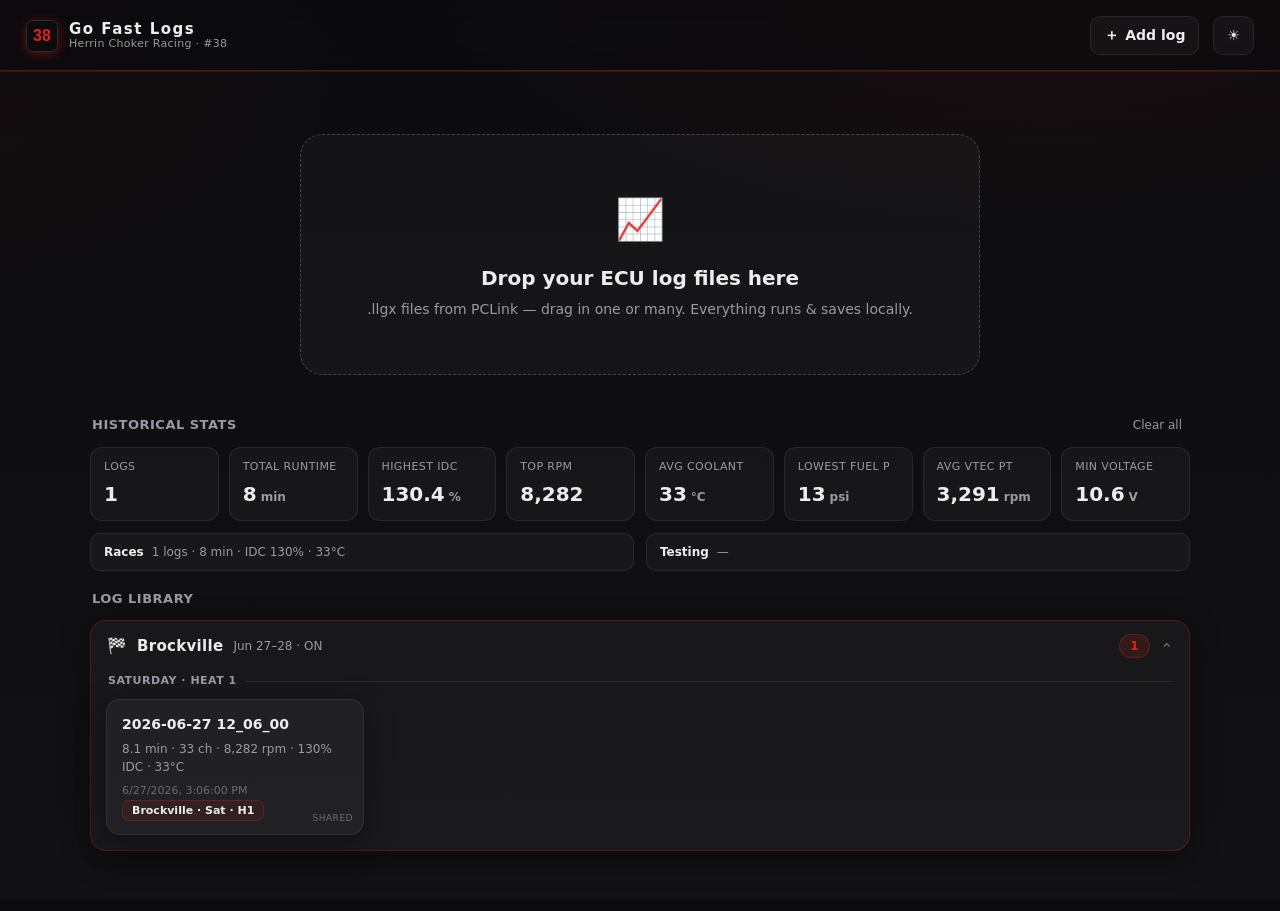
==== log/index.html @ d3fad0d2 "Rebrand log app: 'Go Fast Logs', drop INFERNO/Telemetry Remove the INFERNO and Telemetry naming from" ====
<!doctype html>
<html lang="en">
<head>
<meta charset="utf-8">
<meta name="viewport" content="width=device-width, initial-scale=1">
<title>Go Fast Logs — Herrin Choker Racing #38</title>
<link rel="stylesheet" href="vendor/uPlot.min.css">
<link rel="stylesheet" href="styles.css?v=17">
<script>document.documentElement.dataset.theme = localStorage.getItem('inferno-theme') || 'dark';</script>
</head>
<body>
<header class="topbar">
  <button class="brand" id="homeBtn" title="Home" aria-label="Home — back to log library">
    <span class="logo">38</span>
    <div class="brand-text"><span class="brand-name">Go Fast Logs</span><small>Herrin Choker Racing · #38</small></div>
  </button>
  <div class="spacer"></div>
  <button class="ghost-btn" id="openBtn" title="Add log"><span class="bi">＋</span><span class="bl">Add log</span></button>
  <button class="ghost-btn icon-btn" id="themeBtn" title="Toggle light / dark" aria-label="Toggle theme">☀</button>
</header>

<main>
  <div id="landing">
    <div class="dropzone" id="dropzone">
      <div class="icon">📈</div>
      <div class="big">Drop your ECU log files here</div>
      <div class="sub">.llgx files from PCLink — drag in one or many. Everything runs &amp; saves locally.</div>
    </div>
    <section class="history" id="history"></section>
  </div>

  <div class="tabs" id="tabs"></div>

  <div id="dashboard">
    <section class="session" id="session">
      <h1 id="sessionTitle"></h1>
      <div class="chips" id="chips"></div>
      <div class="timeline" id="timeline"></div>
    </section>
    <section class="kpi-grid" id="kpis"></section>
    <section class="flags" id="flags"></section>
    <div class="view-toggle" id="viewToggle"></div>
    <section class="charts" id="charts"></section>
    <section class="readout" id="readout"></section>
  </div>
</main>

<input type="file" id="fileInput" accept=".llgx" multiple hidden>

<script src="vendor/uPlot.iife.min.js"></script>
<script src="units.js?v=17"></script>
<script src="db.js?v=17"></script>
<script src="cloud.js?v=17"></script>
<script src="history.js?v=17"></script>
<script src="llgx.js?v=17"></script>
<script src="analysis.js?v=17"></script>
<script src="charts.js?v=17"></script>
<script src="app.js?v=17"></script>
<script>document.getElementById('openBtn').onclick=()=>document.getElementById('fileInput').click();</script>
</body>
</html>
---- log/vendor/uPlot.min.css ----
.uplot, .uplot *, .uplot *::before, .uplot *::after {box-sizing: border-box;}.uplot {font-family: system-ui, -apple-system, "Segoe UI", Roboto, "Helvetica Neue", Arial, "Noto Sans", sans-serif, "Apple Color Emoji", "Segoe UI Emoji", "Segoe UI Symbol", "Noto Color Emoji";line-height: 1.5;width: min-content;}.u-title {text-align: center;font-size: 18px;font-weight: bold;}.u-wrap {position: relative;user-select: none;}.u-over, .u-under {position: absolute;}.u-under {overflow: hidden;}.uplot canvas {display: block;position: relative;width: 100%;height: 100%;}.u-axis {position: absolute;}.u-legend {font-size: 14px;margin: auto;text-align: center;}.u-inline {display: block;}.u-inline * {display: inline-block;}.u-inline tr {margin-right: 16px;}.u-legend th {font-weight: 600;}.u-legend th > * {vertical-align: middle;display: inline-block;}.u-legend .u-marker {width: 1em;height: 1em;margin-right: 4px;background-clip: padding-box !important;}.u-inline.u-live th::after {content: ":";vertical-align: middle;}.u-inline:not(.u-live) .u-value {display: none;}.u-series > * {padding: 4px;}.u-series th {cursor: pointer;}.u-legend .u-off > * {opacity: 0.3;}.u-select {background: rgba(0,0,0,0.07);position: absolute;pointer-events: none;}.u-cursor-x, .u-cursor-y {position: absolute;left: 0;top: 0;pointer-events: none;will-change: transform;}.u-hz .u-cursor-x, .u-vt .u-cursor-y {height: 100%;border-right: 1px dashed #607D8B;}.u-hz .u-cursor-y, .u-vt .u-cursor-x {width: 100%;border-bottom: 1px dashed #607D8B;}.u-cursor-pt {position: absolute;top: 0;left: 0;border-radius: 50%;border: 0 solid;pointer-events: none;will-change: transform;/*this has to be !important since we set inline "background" shorthand */background-clip: padding-box !important;}.u-axis.u-off, .u-select.u-off, .u-cursor-x.u-off, .u-cursor-y.u-off, .u-cursor-pt.u-off {display: none;}
---- log/styles.css ----
:root{
  --bg:#0b0b0d; --bg2:#121214; --panel:rgba(255,255,255,.035); --panel-bd:rgba(255,255,255,.08);
  --ink:#ecedf0; --muted:#9a9aa3; --dim:#6b6b73;
  --accent:#e2231a; --accent-rgb:226,35,26; --crit:#f87171; --warn:#fbbf24; --ok:#34d399;
  --radius:16px; --shadow:0 8px 30px rgba(0,0,0,.4);
  --topbar-bg:rgba(12,12,14,.66);
  --chart-axis:#64748b; --chart-grid:rgba(148,163,184,.09); --chart-shade:rgba(160,160,170,.07);
}
html[data-theme="light"]{
  --bg:#f6f6f8; --bg2:#ececef; --panel:rgba(0,0,0,.025); --panel-bd:rgba(0,0,0,.1);
  --ink:#1a1a1f; --muted:#56565f; --dim:#8a8a93;
  --crit:#dc2626; --warn:#b45309; --ok:#059669;
  --shadow:0 6px 20px rgba(0,0,0,.1);
  --topbar-bg:rgba(255,255,255,.72);
  --chart-axis:#71717a; --chart-grid:rgba(0,0,0,.08); --chart-shade:rgba(0,0,0,.045);
}
html[data-theme="light"] body{
  background:
    radial-gradient(1000px 520px at 82% -12%, rgba(var(--accent-rgb),.06), transparent 60%),
    linear-gradient(180deg,#fbfbfc,#ebebee);
  background-attachment:fixed;background-repeat:no-repeat;
}
html[data-theme="light"] .hist-note{color:#b45309;background:rgba(180,83,9,.09);border-left-color:#b45309}
html[data-theme="light"] .chip-note{background:rgba(180,83,9,.1);border-color:rgba(180,83,9,.35);color:#92400e}
*{box-sizing:border-box}
html,body{margin:0;height:100%}
html{overflow-x:hidden;-webkit-text-size-adjust:100%;text-size-adjust:100%;background:var(--bg)}
body{
  font:14px/1.5 "Inter",system-ui,-apple-system,Segoe UI,Roboto,sans-serif;
  color:var(--ink);
  background:
    radial-gradient(1100px 560px at 82% -12%, rgba(var(--accent-rgb),.10), transparent 60%),
    radial-gradient(820px 460px at -8% 8%, rgba(var(--accent-rgb),.045), transparent 55%),
    linear-gradient(180deg,var(--bg),var(--bg2));
  background-attachment:fixed;background-repeat:no-repeat; min-height:100%;
}
.topbar{
  display:flex;align-items:center;gap:14px;padding:16px 26px;
  border-bottom:1px solid var(--panel-bd);box-shadow:inset 0 -1px 0 rgba(var(--accent-rgb),.35);
  position:sticky;top:0;z-index:20;
  backdrop-filter:blur(12px);background:var(--topbar-bg);
}
.brand{display:flex;align-items:center;gap:11px;font-weight:800;font-size:15px;letter-spacing:1.5px;
  background:none;border:none;padding:0;cursor:pointer;color:inherit;font-family:inherit;text-align:left}
.brand:hover{opacity:.82}
.brand .logo{width:32px;height:32px;border-radius:7px;display:grid;place-items:center;
  background:#0c0c0d;border:1px solid #2c2c30;color:var(--accent);
  font:900 16px/1 "Arial Black",Arial,sans-serif;letter-spacing:0;
  box-shadow:0 2px 12px rgba(var(--accent-rgb),.35)}
.brand-text{display:flex;flex-direction:column;line-height:1.15}
.brand-name{font-weight:800}
.brand small{color:var(--muted);font-weight:500;font-size:11px;letter-spacing:.3px;text-transform:none}
.spacer{flex:1}
.ghost-btn{border:1px solid var(--panel-bd);background:var(--panel);color:var(--ink);
  padding:8px 13px;border-radius:10px;cursor:pointer;font:inherit;font-weight:600;white-space:nowrap;
  display:inline-flex;align-items:center;gap:6px}
.ghost-btn:hover{border-color:var(--accent);color:#fff}
.ghost-btn .bi{font-size:15px;line-height:1}
/* compact, icon-only topbar on phones so buttons never overlap */
@media (max-width:620px){
  .topbar{padding:11px 12px;gap:6px}
  .brand small{display:none}
  .brand{font-size:13px;letter-spacing:.6px;gap:9px}
  .brand .logo{width:28px;height:28px;font-size:14px}
  .ghost-btn{padding:9px 10px;gap:0}
  .ghost-btn .bl{display:none}
  .ghost-btn .bi{font-size:16px}
}
.hist-cloud{color:var(--accent);margin-right:5px;font-size:12px;opacity:.9}
.hist-tag.ro{cursor:default;background:rgba(var(--accent-rgb),.08)}
.hist-card.published::after{content:"shared";position:absolute;bottom:9px;right:10px;
  font-size:9px;letter-spacing:.5px;text-transform:uppercase;color:var(--dim)}

main{max-width:1280px;margin:0 auto;padding:22px 26px 60px}

/* ---- dropzone (hero when empty) ---- */
.dropzone{
  margin:40px auto;max-width:680px;text-align:center;padding:54px 30px;cursor:pointer;
  border:1.5px dashed rgba(148,163,184,.35);border-radius:22px;background:var(--panel);
  transition:.18s;
}
.dropzone:hover,body.dragging .dropzone{border-color:var(--accent);background:rgba(var(--accent-rgb),.07);transform:translateY(-1px)}
.dropzone .big{font-size:20px;font-weight:700;margin:14px 0 6px}
.dropzone .sub{color:var(--muted)}
.dropzone .icon{font-size:40px}

/* view toggling: landing (dropzone + history) vs dashboard */
#landing{display:none} body.home #landing{display:block}
#dashboard{display:none} body:not(.home) #dashboard{display:block}

/* ---- history ---- */
.history{margin:8px auto 0;max-width:1100px}
body.home.has-logs .dropzone{padding:30px}
.history-head{display:flex;align-items:center;justify-content:space-between;margin:6px 2px 12px}
.history-head h2{font-size:13px;text-transform:uppercase;letter-spacing:.5px;color:var(--muted);margin:0}
.link-btn{background:none;border:none;color:var(--muted);cursor:pointer;font:inherit;font-size:12px}
.link-btn:hover{color:var(--crit)}
.history-grid{display:grid;grid-template-columns:repeat(auto-fill,minmax(220px,1fr));gap:12px}
.hist-card{position:relative;background:var(--panel);border:1px solid var(--panel-bd);border-radius:14px;
  padding:14px 15px;cursor:pointer;transition:.15s;box-shadow:var(--shadow)}
.hist-card:hover{border-color:var(--accent);transform:translateY(-2px);background:rgba(var(--accent-rgb),.07)}
.hist-title{font-weight:650;margin-bottom:5px;padding-right:18px;white-space:nowrap;overflow:hidden;text-overflow:ellipsis}
.hist-meta{color:var(--muted);font-size:12px}
.hist-date{color:var(--dim);font-size:11px;margin-top:7px}
.hist-del{position:absolute;top:8px;right:9px;background:none;border:none;color:var(--dim);font-size:17px;
  line-height:1;cursor:pointer;opacity:0;transition:.15s}
.hist-card:hover .hist-del{opacity:.7}
.hist-del:hover{opacity:1;color:var(--crit)}

/* ---- historical stats ---- */
.hstats-grid{display:grid;grid-template-columns:repeat(auto-fit,minmax(118px,1fr));gap:10px;margin-bottom:12px}
.hstat{background:var(--panel);border:1px solid var(--panel-bd);border-radius:12px;padding:11px 13px}
.hstat-label{color:var(--muted);font-size:11px;text-transform:uppercase;letter-spacing:.4px}
.hstat-value{font-size:20px;font-weight:750;margin-top:3px;font-variant-numeric:tabular-nums}
.hstat-value span{font-size:12px;color:var(--muted);font-weight:600;margin-left:4px}
.hstats-split{display:flex;gap:12px;flex-wrap:wrap;font-size:12px;color:var(--muted);margin-bottom:4px}
.hsplit{flex:1;min-width:210px;background:var(--panel);border:1px solid var(--panel-bd);border-radius:10px;padding:9px 13px}
.hsplit-h{color:var(--ink);font-weight:700;margin-right:8px}

/* ---- library: event "bubble" panels ---- */
#history summary{list-style:none}
#history summary::-webkit-details-marker{display:none}
.lib{display:flex;flex-direction:column;gap:12px}
.lib-event{background:var(--panel);border:1px solid var(--panel-bd);border-radius:var(--radius);box-shadow:var(--shadow)}
.lib-event[open]{border-color:rgba(var(--accent-rgb),.28)}
.lib-ev-head{display:flex;align-items:center;gap:10px;padding:13px 16px;cursor:pointer;user-select:none;border-radius:var(--radius)}
.lib-ev-head:hover{background:rgba(var(--accent-rgb),.05)}
.lib-ev-flag{font-size:16px;line-height:1;flex:none}
.lib-ev-name{font-weight:750;font-size:15px;letter-spacing:.3px}
.lib-ev-meta{color:var(--muted);font-size:12px}
.lib-count{margin-left:auto;background:rgba(var(--accent-rgb),.14);color:var(--accent);
  border:1px solid rgba(var(--accent-rgb),.3);border-radius:999px;padding:2px 10px;
  font-size:12px;font-weight:700;font-variant-numeric:tabular-nums}
.lib-ev-head::after{content:"⌄";color:var(--dim);font-size:16px;line-height:1;flex:none;margin-top:-5px;transition:.15s}
.lib-event[open] .lib-ev-head::after{transform:rotate(180deg);margin-top:3px}
.lib-ev-body{padding:2px 15px 15px}
.lib-grp+.lib-grp{margin-top:15px}
.lib-grp-h{display:flex;align-items:center;gap:9px;margin:0 2px 9px;
  font-size:11px;text-transform:uppercase;letter-spacing:.5px;color:var(--muted);font-weight:700}
.lib-grp-h::after{content:"";flex:1;height:1px;background:var(--panel-bd)}
.lib-testing .lib-ev-name{color:var(--muted)}
.pad{padding:6px 2px;color:var(--muted)}

/* ---- classification tag + inline editor on a card ---- */
.hist-tag{margin-top:9px;background:rgba(var(--accent-rgb),.12);border:1px solid rgba(var(--accent-rgb),.3);
  color:var(--ink);border-radius:7px;padding:3px 9px;font:inherit;font-size:11px;font-weight:600;cursor:pointer}
.hist-tag:hover{background:rgba(var(--accent-rgb),.22)}
.hist-editor{display:flex;flex-wrap:wrap;gap:6px;margin-top:9px;align-items:center}
.hist-editor select{background:#161618;border:1px solid var(--panel-bd);color:var(--ink);border-radius:7px;padding:4px 6px;font:inherit;font-size:12px}
.mini-btn{background:var(--accent);border:none;color:#fff;border-radius:7px;padding:4px 11px;font:inherit;font-size:12px;font-weight:700;cursor:pointer}
.mini-btn.ghost{background:transparent;border:1px solid var(--panel-bd);color:var(--muted)}
.note-input{flex:1 1 100%;background:#161618;border:1px solid var(--panel-bd);color:var(--ink);
  border-radius:7px;padding:5px 8px;font:inherit;font-size:12px}
.note-input:focus{outline:none;border-color:var(--accent)}
.hist-note{margin-top:8px;font-size:12px;color:#fbbf24;background:rgba(251,191,36,.08);
  border-left:2px solid #fbbf24;border-radius:4px;padding:4px 8px;line-height:1.35}
.chip-note{background:rgba(251,191,36,.12);border-color:rgba(251,191,36,.4);color:#fde68a}

/* ---- tabs ---- */
.tabs{display:flex;gap:8px;flex-wrap:wrap;margin-bottom:18px}
body:not(.has-logs) .tabs{display:none}
.tab{display:flex;align-items:center;gap:8px;border:1px solid var(--panel-bd);background:var(--panel);
  color:var(--muted);padding:7px 13px;border-radius:10px;cursor:pointer;font:inherit;font-weight:600}
.tab.active{color:#fff;border-color:var(--accent);background:rgba(var(--accent-rgb),.14)}
.tab-x{opacity:.5}.tab-x:hover{opacity:1;color:var(--crit)}
.tab-add{border-style:dashed;color:var(--dim)}

/* ---- session header ---- */
.session{margin-bottom:18px}
.session h1{font-size:20px;margin:0 0 10px}
.chips{display:flex;gap:8px;flex-wrap:wrap}
.chip{background:var(--panel);border:1px solid var(--panel-bd);border-radius:999px;padding:5px 12px;font-size:12px;color:var(--muted)}
.chip b{color:var(--ink);margin-right:6px;font-weight:600}
.timeline{margin-top:12px;color:var(--muted);font-size:13px;display:flex;align-items:center;gap:6px;flex-wrap:wrap}
.seg-dot{width:8px;height:8px;border-radius:50%;background:var(--accent);box-shadow:0 0 10px var(--accent)}
.muted{color:var(--muted)} .ok-note{color:var(--ok)}

/* ---- KPI grid ---- */
.kpi-grid{display:grid;grid-template-columns:repeat(auto-fit,minmax(150px,1fr));gap:12px;margin-bottom:18px}
.kpi{background:var(--panel);border:1px solid var(--panel-bd);border-radius:var(--radius);padding:14px 16px;
  position:relative;overflow:hidden;box-shadow:var(--shadow)}
.kpi::before{content:"";position:absolute;left:0;top:0;bottom:0;width:3px;background:var(--dim)}
.kpi-ok::before{background:var(--ok)} .kpi-warn::before{background:var(--warn)} .kpi-crit::before{background:var(--crit)}
.kpi-label{color:var(--muted);font-size:12px;text-transform:uppercase;letter-spacing:.4px}
.kpi-value{font-size:26px;font-weight:750;margin-top:6px;font-variant-numeric:tabular-nums}
.kpi-unit{font-size:13px;color:var(--muted);font-weight:600;margin-left:5px}
.kpi-crit .kpi-value{color:var(--crit)} .kpi-warn .kpi-value{color:var(--warn)}

/* ---- panels / flags ---- */
.flags{display:grid;grid-template-columns:1.3fr 1fr 1fr;gap:14px;margin-bottom:22px}
@media(max-width:980px){.flags{grid-template-columns:1fr}}
.panel{background:var(--panel);border:1px solid var(--panel-bd);border-radius:var(--radius);padding:16px;box-shadow:var(--shadow)}
.panel h2{font-size:13px;text-transform:uppercase;letter-spacing:.5px;color:var(--muted);margin:0 0 12px}
.flag{display:flex;gap:11px;padding:11px;border-radius:12px;margin-bottom:9px;background:rgba(255,255,255,.02);border:1px solid var(--panel-bd)}
.flag-ic{font-size:14px;line-height:1.4}
.flag-crit{border-color:rgba(248,113,113,.4);background:rgba(248,113,113,.08)} .flag-crit .flag-ic{color:var(--crit)}
.flag-warn{border-color:rgba(251,191,36,.35);background:rgba(251,191,36,.07)} .flag-warn .flag-ic{color:var(--warn)}
.flag-sev{font-size:11px;font-weight:700;letter-spacing:.5px;color:var(--muted)}
.flag-msg{font-size:13px;margin-top:2px}
.li{padding:4px 0;font-size:13px}

/* ---- charts ---- */
.charts{display:grid;gap:12px}
.charts-bar{display:flex;align-items:center;gap:14px;flex-wrap:wrap;margin-bottom:2px}
.charts-count{color:var(--muted);font-size:12.5px;font-variant-numeric:tabular-nums}
.chan-toggle{margin-left:auto;cursor:pointer;color:var(--accent);background:transparent;
  border:1px solid var(--panel-bd);border-radius:8px;padding:5px 12px;font-weight:600;font-size:12.5px}
.chan-toggle:hover{border-color:var(--accent);background:rgba(var(--accent-rgb),.08)}
.charts-divider{color:var(--muted);font-size:11px;font-weight:700;text-transform:uppercase;
  letter-spacing:.6px;padding:8px 2px 0;border-top:1px solid var(--panel-bd);margin-top:4px}
.chart-card{background:var(--panel);border:1px solid var(--panel-bd);border-radius:14px;padding:10px 12px 6px;box-shadow:var(--shadow)}
.chart-head{display:flex;align-items:center;gap:9px;margin-bottom:4px}
.chart-dot{width:9px;height:9px;border-radius:50%}
.chart-name{font-weight:650}
.chart-unit{color:var(--dim);font-size:12px}
.chart-unit.unit-toggle{cursor:pointer;color:var(--accent);border:1px solid var(--panel-bd);
  border-radius:6px;padding:1px 7px;font-weight:600;user-select:none}
.chart-unit.unit-toggle:hover{border-color:var(--accent);background:rgba(var(--accent-rgb),.08)}
.chart-val{margin-left:auto;font-variant-numeric:tabular-nums;font-weight:700;color:var(--ink);font-size:13px}
.chart-body{width:100%}
.chart-stats{display:flex;gap:20px;padding:7px 4px 3px;margin-top:3px;border-top:1px solid var(--panel-bd);
  font-size:12px;color:var(--ink);font-variant-numeric:tabular-nums}
.chart-stats i{color:var(--muted);font-style:normal;font-weight:600;margin-right:6px;text-transform:uppercase;letter-spacing:.4px;font-size:11px}
.empty,.section-hint{color:var(--muted);text-align:center;padding:30px}

/* ---- Charts vs Readout toggle + point-in-time readout ---- */
.view-toggle{display:inline-flex;margin:0 0 14px;border:1px solid var(--panel-bd);border-radius:10px;overflow:hidden;background:var(--panel)}
.vt-btn{background:transparent;border:none;color:var(--ink);padding:8px 18px;font:inherit;font-weight:600;cursor:pointer;white-space:nowrap}
.vt-btn.on{background:rgba(var(--accent-rgb),.14);color:var(--accent)}
.vt-btn:not(.on):hover{background:rgba(255,255,255,.05)}
.readout{display:none;-webkit-user-select:none;user-select:none;-webkit-touch-callout:none}
.ro-head{background:var(--panel);border:1px solid var(--panel-bd);border-radius:14px;padding:10px 12px 8px;box-shadow:var(--shadow);margin-bottom:14px}
.ro-playhead{position:absolute;top:0;bottom:0;width:2px;margin-left:-1px;background:var(--accent);pointer-events:none;z-index:3;box-shadow:0 0 5px rgba(var(--accent-rgb),.7)}
.ro-head-top{display:flex;align-items:center;justify-content:space-between;margin-bottom:4px}
.ro-head-title{font-weight:650}
.ro-time{font-variant-numeric:tabular-nums;font-weight:700;color:var(--accent);font-size:15px}
.ro-chart{width:100%;touch-action:none}
.ro-grid{display:grid;grid-template-columns:repeat(auto-fit,minmax(150px,1fr));gap:12px}
.ro-tile{background:var(--panel);border:1px solid var(--panel-bd);border-radius:14px;padding:12px 14px;box-shadow:var(--shadow)}
.ro-label{color:var(--muted);font-size:12px;text-transform:uppercase;letter-spacing:.4px}
.ro-val{font-size:23px;font-weight:750;margin-top:4px;font-variant-numeric:tabular-nums;line-height:1.15}
.ro-unit{font-size:12px;color:var(--muted);font-weight:600;margin-left:5px}
.ro-tile.crit .ro-val{color:var(--crit)}.ro-tile.crit{border-color:rgba(248,113,113,.4)}
.ro-tile.warn .ro-val{color:var(--warn)}.ro-tile.warn{border-color:rgba(251,191,36,.35)}
.ro-tile.cold .ro-val{color:#38bdf8}
@media (max-width:620px){.vt-btn{padding:9px 22px}.ro-grid{gap:10px}}

/* ---- passcode gate (private library) ---- */
.gate{position:fixed;inset:0;z-index:100;display:none;align-items:center;justify-content:center;background:var(--bg);padding:24px}
.gate.open{display:flex}
body.gated{overflow:hidden}
.gate-card{width:min(360px,100%);background:var(--panel);border:1px solid var(--panel-bd);border-radius:18px;padding:30px 26px;text-align:center;box-shadow:var(--shadow)}
.gate-logo{width:54px;height:54px;margin:0 auto 14px;border-radius:14px;display:grid;place-items:center;background:#0c0c0d;border:1px solid #2c2c30;color:var(--accent);font-weight:800;font-size:24px;box-shadow:0 2px 12px rgba(var(--accent-rgb),.35)}
.gate-title{font-weight:750;font-size:19px;letter-spacing:.5px}
.gate-sub{color:var(--muted);font-size:13px;margin:5px 0 20px}
#gateInput{width:100%;box-sizing:border-box;background:var(--bg);border:1px solid var(--panel-bd);color:var(--ink);border-radius:10px;padding:11px 13px;font:inherit;font-size:15px;text-align:center}
#gateInput:focus{outline:none;border-color:var(--accent)}
#gateBtn{width:100%;margin-top:11px;background:var(--accent);border:none;color:#fff;border-radius:10px;padding:11px;font:inherit;font-weight:700;font-size:15px;cursor:pointer}
#gateBtn:hover{filter:brightness(1.08)}
#gateBtn:disabled{opacity:.6;cursor:default}
.gate-err{color:var(--crit);font-size:13px;min-height:18px;margin-top:10px}

/* ---- classify-on-drop modal (race / heat) ---- */
.modal{position:fixed;inset:0;z-index:90;display:none;align-items:center;justify-content:center;background:rgba(0,0,0,.5);padding:20px;backdrop-filter:blur(3px)}
.modal.open{display:flex}
body.modal-open{overflow:hidden}
.modal-card{width:min(390px,100%);background:var(--bg2);border:1px solid var(--panel-bd);border-radius:18px;padding:22px 22px 20px;box-shadow:var(--shadow);text-align:center}
.modal-logo{width:44px;height:44px;margin:0 auto 12px;border-radius:12px;display:grid;place-items:center;background:#0c0c0d;border:1px solid #2c2c30;color:var(--accent);font-weight:800;font-size:20px;box-shadow:0 2px 12px rgba(var(--accent-rgb),.35)}
.modal-title{font-weight:750;font-size:17px}
.modal-file{color:var(--muted);font-size:12.5px;margin:4px 0 16px;word-break:break-word}
.seg-toggle{display:flex;gap:8px;margin-bottom:14px}
.seg-toggle button{flex:1;background:var(--panel);border:1px solid var(--panel-bd);color:var(--ink);border-radius:10px;padding:9px;font:inherit;font-weight:600;cursor:pointer}
.seg-toggle button.on{border-color:var(--accent);background:rgba(var(--accent-rgb),.12);color:var(--accent)}
.modal-fields{display:flex;flex-direction:column;gap:10px;margin-bottom:12px;text-align:left}
.modal-fields label{display:flex;flex-direction:column;gap:4px;font-size:11px;text-transform:uppercase;letter-spacing:.4px;color:var(--muted);font-weight:600;flex:1}
.modal-fields select{background:var(--bg);border:1px solid var(--panel-bd);color:var(--ink);border-radius:9px;padding:9px 10px;font:inherit;font-size:14px;text-transform:none;letter-spacing:0}
.modal-row{display:flex;gap:10px}
.modal .note-input{width:100%;box-sizing:border-box;background:var(--bg);border:1px solid var(--panel-bd);color:var(--ink);border-radius:9px;padding:10px 11px;font:inherit;font-size:13px;margin-bottom:14px}
.modal .note-input:focus,.modal-fields select:focus{outline:none;border-color:var(--accent)}
.modal-save{width:100%;background:var(--accent);border:none;color:#fff;border-radius:10px;padding:11px;font:inherit;font-weight:700;font-size:15px;cursor:pointer}
.modal-save:hover{filter:brightness(1.08)}
.modal-cancel{width:100%;margin-top:8px;background:transparent;border:none;color:var(--muted);font:inherit;font-size:13px;cursor:pointer;padding:6px}
.modal-cancel:hover{color:var(--ink)}

/* uPlot dark tweaks */
.u-axis{color:var(--dim)}
.uplot, .u-wrap{width:100%!important}
.u-cursor-x,.u-cursor-y{border-color:rgba(148,163,184,.4)!important}

/* toast */
#toast{position:fixed;bottom:24px;left:50%;transform:translateX(-50%) translateY(20px);
  background:#1e293b;border:1px solid var(--panel-bd);color:var(--ink);padding:11px 18px;border-radius:12px;
  opacity:0;pointer-events:none;transition:.25s;box-shadow:var(--shadow);z-index:50}
#toast.show{opacity:1;transform:translateX(-50%) translateY(0)}

/* ---- print / Export PDF ---- */
@media print{
  @page{margin:11mm}
  *{-webkit-print-color-adjust:exact;print-color-adjust:exact}
  html,body{background:var(--bg)!important}
  .topbar{position:static;backdrop-filter:none}
  #openBtn,#exportBtn,.dropzone,.tabs,#toast,.spacer,.charts-bar{display:none!important}
  main{max-width:none;padding:8px 0 0}
  .kpi-grid{grid-template-columns:repeat(4,1fr)}
  .flags{grid-template-columns:1fr}
  .kpi,.panel,.flag,.chart-card{break-inside:avoid;box-shadow:none}
  .charts{gap:9px}
  .uplot,.u-wrap{width:100%!important}
}

/* ---- mobile / phones ---- */
@media(max-width:680px){
  .topbar{flex-wrap:wrap;gap:8px;padding:12px 14px}
  .brand{font-size:14px;letter-spacing:1px}
  .brand .logo{width:28px;height:28px}
  .ghost-btn{padding:7px 10px;font-size:12px}
  main{padding:16px 13px 50px}
  .dropzone{margin:22px auto;padding:34px 18px}
  .dropzone .big{font-size:17px}
  .session h1{font-size:17px}
  .kpi-grid{grid-template-columns:1fr 1fr;gap:9px}
  .kpi-value{font-size:22px}
  .flags{grid-template-columns:1fr;gap:10px}
  .history{max-width:100%}
  .history-grid{grid-template-columns:1fr}
  .hstats-grid{grid-template-columns:1fr 1fr}
  .hstats-split{flex-direction:column}
  .lvl-event,.lvl-day,.lvl-heat{margin-left:9px}
  .lvl-heat .history-grid{margin-left:8px}
  .chart-stats{gap:12px;font-size:11px}
  .chart-card{padding:9px 9px 5px}
}
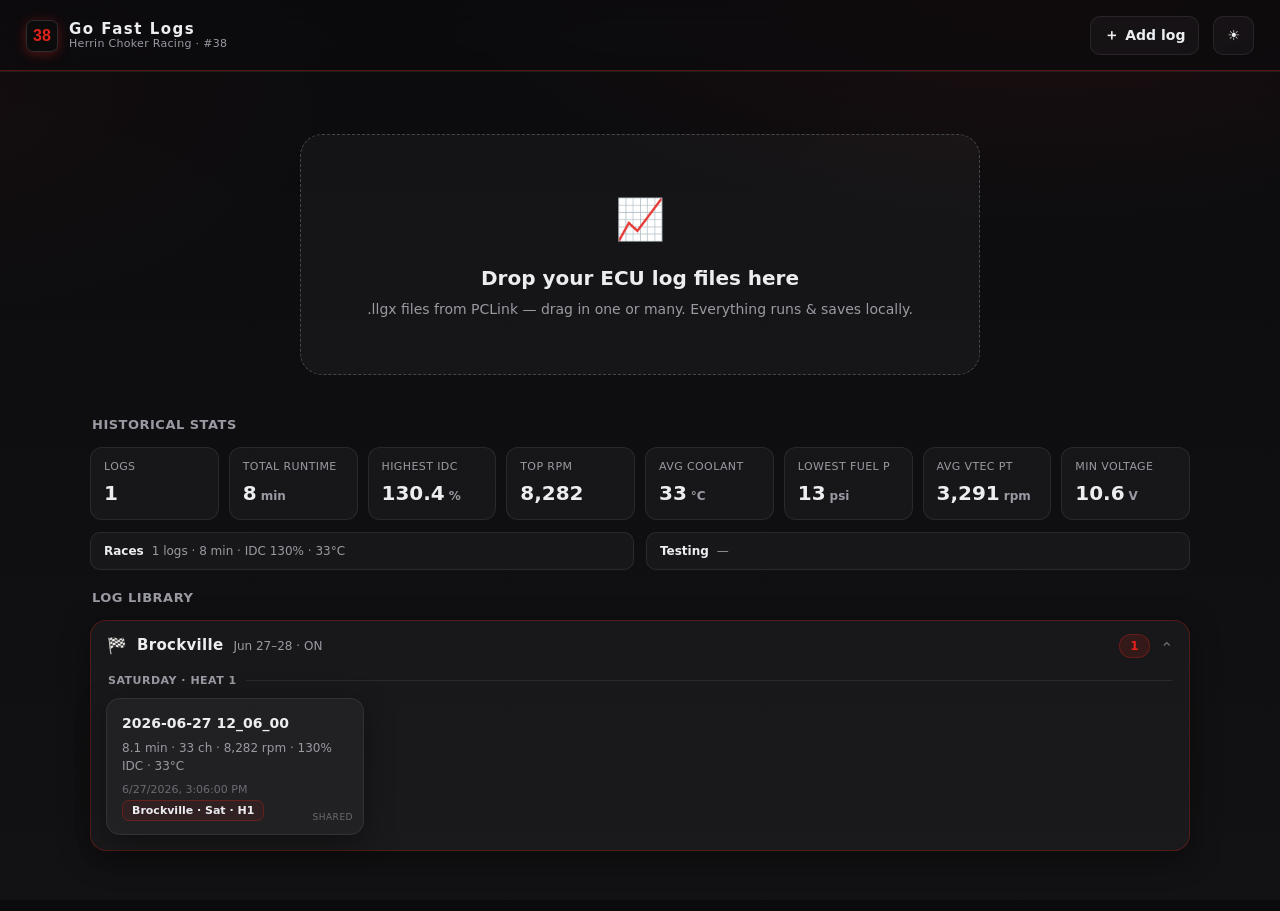
==== commit 7ef6c61a: "Log library: remove Clear all button, fix unreadable toast in light theme Remove the Clear all butto" ====
--- a/log/index.html
+++ b/log/index.html
@@ -5,7 +5,7 @@
 <meta name="viewport" content="width=device-width, initial-scale=1">
 <title>Go Fast Logs — Herrin Choker Racing #38</title>
 <link rel="stylesheet" href="vendor/uPlot.min.css">
-<link rel="stylesheet" href="styles.css?v=17">
+<link rel="stylesheet" href="styles.css?v=21">
 <script>document.documentElement.dataset.theme = localStorage.getItem('inferno-theme') || 'dark';</script>
 </head>
 <body>
@@ -38,7 +38,9 @@
       <div class="timeline" id="timeline"></div>
     </section>
     <section class="kpi-grid" id="kpis"></section>
+    <div class="scope-label" id="flagsLabel" style="display:none">This run</div>
     <section class="flags" id="flags"></section>
+    <section class="trends" id="trends" style="display:none"></section>
     <div class="view-toggle" id="viewToggle"></div>
     <section class="charts" id="charts"></section>
     <section class="readout" id="readout"></section>
@@ -48,14 +50,14 @@
 <input type="file" id="fileInput" accept=".llgx" multiple hidden>
 
 <script src="vendor/uPlot.iife.min.js"></script>
-<script src="units.js?v=17"></script>
-<script src="db.js?v=17"></script>
-<script src="cloud.js?v=17"></script>
-<script src="history.js?v=17"></script>
-<script src="llgx.js?v=17"></script>
-<script src="analysis.js?v=17"></script>
-<script src="charts.js?v=17"></script>
-<script src="app.js?v=17"></script>
+<script src="units.js?v=21"></script>
+<script src="db.js?v=21"></script>
+<script src="cloud.js?v=21"></script>
+<script src="history.js?v=21"></script>
+<script src="llgx.js?v=21"></script>
+<script src="analysis.js?v=21"></script>
+<script src="charts.js?v=21"></script>
+<script src="app.js?v=21"></script>
 <script>document.getElementById('openBtn').onclick=()=>document.getElementById('fileInput').click();</script>
 </body>
 </html>
--- a/log/styles.css
+++ b/log/styles.css
@@ -145,11 +145,12 @@
 .hist-tag{margin-top:9px;background:rgba(var(--accent-rgb),.12);border:1px solid rgba(var(--accent-rgb),.3);
   color:var(--ink);border-radius:7px;padding:3px 9px;font:inherit;font-size:11px;font-weight:600;cursor:pointer}
 .hist-tag:hover{background:rgba(var(--accent-rgb),.22)}
+.edit-ic{margin-left:6px;font-size:13px;color:var(--accent);font-weight:400}
 .hist-editor{display:flex;flex-wrap:wrap;gap:6px;margin-top:9px;align-items:center}
-.hist-editor select{background:#161618;border:1px solid var(--panel-bd);color:var(--ink);border-radius:7px;padding:4px 6px;font:inherit;font-size:12px}
+.hist-editor select{background:var(--bg);border:1px solid var(--panel-bd);color:var(--ink);border-radius:7px;padding:4px 6px;font:inherit;font-size:12px}
 .mini-btn{background:var(--accent);border:none;color:#fff;border-radius:7px;padding:4px 11px;font:inherit;font-size:12px;font-weight:700;cursor:pointer}
 .mini-btn.ghost{background:transparent;border:1px solid var(--panel-bd);color:var(--muted)}
-.note-input{flex:1 1 100%;background:#161618;border:1px solid var(--panel-bd);color:var(--ink);
+.note-input{flex:1 1 100%;background:var(--bg);border:1px solid var(--panel-bd);color:var(--ink);
   border-radius:7px;padding:5px 8px;font:inherit;font-size:12px}
 .note-input:focus{outline:none;border-color:var(--accent)}
 .hist-note{margin-top:8px;font-size:12px;color:#fbbf24;background:rgba(251,191,36,.08);
@@ -198,6 +199,22 @@
 .flag-sev{font-size:11px;font-weight:700;letter-spacing:.5px;color:var(--muted)}
 .flag-msg{font-size:13px;margin-top:2px}
 .li{padding:4px 0;font-size:13px}
+
+/* ---- scope labels + cross-log trends ---- */
+.scope-label{margin:2px 2px 11px;font-size:12px;font-weight:700;text-transform:uppercase;letter-spacing:.5px;color:var(--muted)}
+.trends{margin-bottom:22px}
+.trend-row{display:flex;gap:11px;align-items:flex-start;padding:11px 12px;border-radius:12px;margin-bottom:9px;
+  background:rgba(255,255,255,.02);border:1px solid var(--panel-bd)}
+.trend-row:last-child{margin-bottom:0}
+.tr-ic{font-size:14px;line-height:1.45;flex:none;width:16px;text-align:center}
+.trend-tag{display:inline-block;font-size:10px;font-weight:700;letter-spacing:.4px;text-transform:uppercase;
+  padding:1px 8px;border-radius:999px;margin-right:8px}
+.trend-msg{font-size:13px;line-height:1.5}
+.trend-crit{border-color:rgba(248,113,113,.4);background:rgba(248,113,113,.08)}
+.trend-crit .tr-ic{color:var(--crit)} .trend-crit .trend-tag{background:rgba(248,113,113,.16);color:var(--crit)}
+.trend-warn{border-color:rgba(251,191,36,.35);background:rgba(251,191,36,.07)}
+.trend-warn .tr-ic{color:var(--warn)} .trend-warn .trend-tag{background:rgba(251,191,36,.16);color:var(--warn)}
+.trend-ok .tr-ic{color:var(--ok)} .trend-ok .trend-tag{background:rgba(52,211,153,.16);color:var(--ok)}
 
 /* ---- charts ---- */
 .charts{display:grid;gap:12px}
@@ -289,7 +306,7 @@
 
 /* toast */
 #toast{position:fixed;bottom:24px;left:50%;transform:translateX(-50%) translateY(20px);
-  background:#1e293b;border:1px solid var(--panel-bd);color:var(--ink);padding:11px 18px;border-radius:12px;
+  background:#1e293b;border:1px solid var(--panel-bd);color:#f1f5f9;padding:11px 18px;border-radius:12px;
   opacity:0;pointer-events:none;transition:.25s;box-shadow:var(--shadow);z-index:50}
 #toast.show{opacity:1;transform:translateX(-50%) translateY(0)}
 
@@ -329,4 +346,6 @@
   .lvl-heat .history-grid{margin-left:8px}
   .chart-stats{gap:12px;font-size:11px}
   .chart-card{padding:9px 9px 5px}
-}
+  .hist-tag{font-size:13px;padding:6px 12px}
+  .edit-ic{font-size:16px;margin-left:8px}
+}
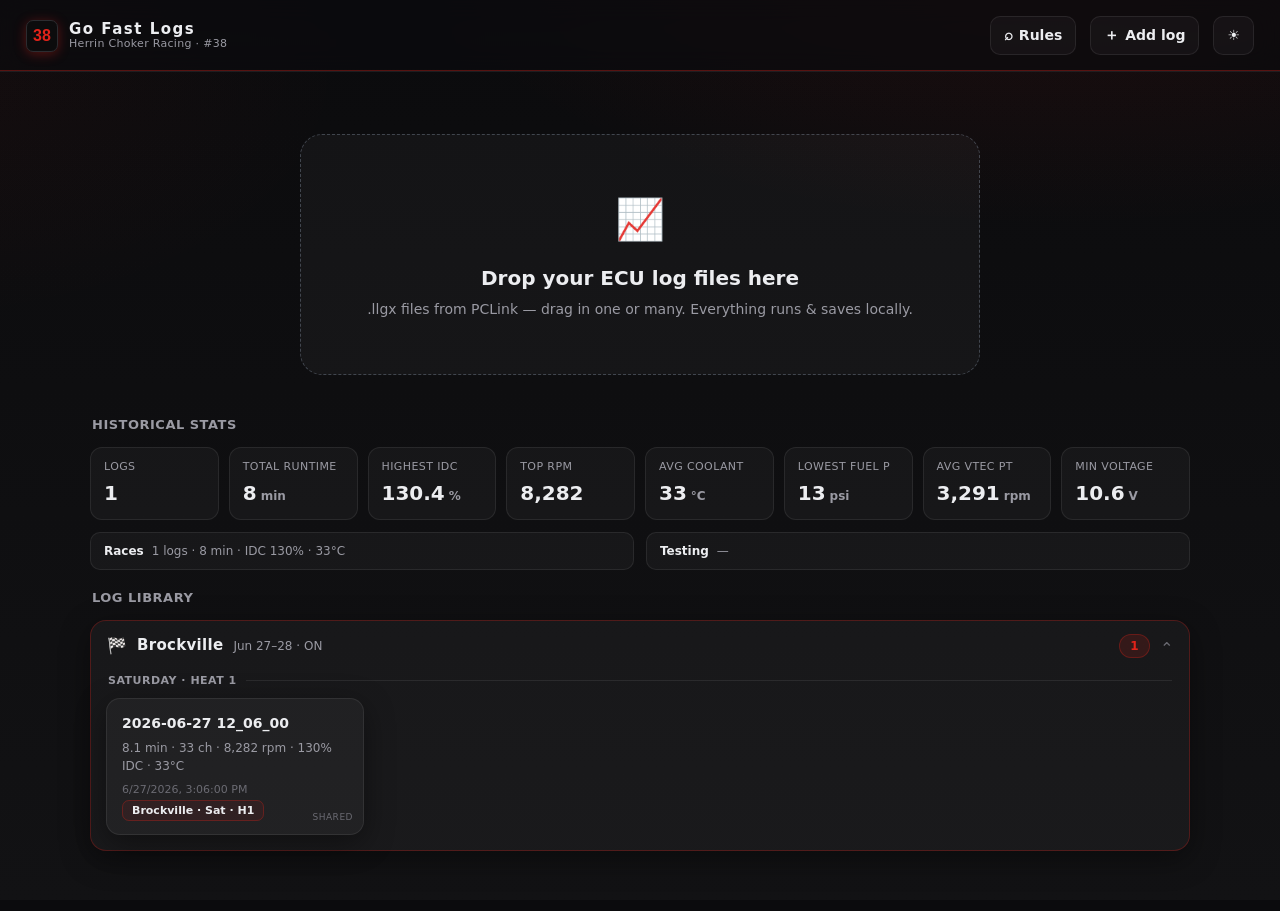
==== commit d26c5e00: "Add offline HRL rulebook search to the site and log app Parses the 2026 HRL rules + annexes PDFs int" ====
--- a/log/index.html
+++ b/log/index.html
@@ -5,7 +5,8 @@
 <meta name="viewport" content="width=device-width, initial-scale=1">
 <title>Go Fast Logs — Herrin Choker Racing #38</title>
 <link rel="stylesheet" href="vendor/uPlot.min.css">
-<link rel="stylesheet" href="styles.css?v=21">
+<link rel="stylesheet" href="styles.css?v=22">
+<link rel="stylesheet" href="../css/rules-search.css?v=1">
 <script>document.documentElement.dataset.theme = localStorage.getItem('inferno-theme') || 'dark';</script>
 </head>
 <body>
@@ -15,6 +16,7 @@
     <div class="brand-text"><span class="brand-name">Go Fast Logs</span><small>Herrin Choker Racing · #38</small></div>
   </button>
   <div class="spacer"></div>
+  <button class="ghost-btn" data-rules-search title="Search the HRL rulebook (Ctrl+K)"><span class="bi">⌕</span><span class="bl">Rules</span></button>
   <button class="ghost-btn" id="openBtn" title="Add log"><span class="bi">＋</span><span class="bl">Add log</span></button>
   <button class="ghost-btn icon-btn" id="themeBtn" title="Toggle light / dark" aria-label="Toggle theme">☀</button>
 </header>
@@ -50,14 +52,15 @@
 <input type="file" id="fileInput" accept=".llgx" multiple hidden>
 
 <script src="vendor/uPlot.iife.min.js"></script>
-<script src="units.js?v=21"></script>
-<script src="db.js?v=21"></script>
-<script src="cloud.js?v=21"></script>
-<script src="history.js?v=21"></script>
-<script src="llgx.js?v=21"></script>
-<script src="analysis.js?v=21"></script>
-<script src="charts.js?v=21"></script>
-<script src="app.js?v=21"></script>
+<script src="units.js?v=22"></script>
+<script src="db.js?v=22"></script>
+<script src="cloud.js?v=22"></script>
+<script src="history.js?v=22"></script>
+<script src="llgx.js?v=22"></script>
+<script src="analysis.js?v=22"></script>
+<script src="charts.js?v=22"></script>
+<script src="app.js?v=22"></script>
+<script src="../js/rules-search.js?v=1"></script>
 <script>document.getElementById('openBtn').onclick=()=>document.getElementById('fileInput').click();</script>
 </body>
 </html>
--- a/log/styles.css
+++ b/log/styles.css
@@ -5,6 +5,7 @@
   --radius:16px; --shadow:0 8px 30px rgba(0,0,0,.4);
   --topbar-bg:rgba(12,12,14,.66);
   --chart-axis:#64748b; --chart-grid:rgba(148,163,184,.09); --chart-shade:rgba(160,160,170,.07);
+  --chart-lap:rgba(148,163,184,.4);
 }
 html[data-theme="light"]{
   --bg:#f6f6f8; --bg2:#ececef; --panel:rgba(0,0,0,.025); --panel-bd:rgba(0,0,0,.1);
@@ -13,6 +14,7 @@
   --shadow:0 6px 20px rgba(0,0,0,.1);
   --topbar-bg:rgba(255,255,255,.72);
   --chart-axis:#71717a; --chart-grid:rgba(0,0,0,.08); --chart-shade:rgba(0,0,0,.045);
+  --chart-lap:rgba(0,0,0,.28);
 }
 html[data-theme="light"] body{
   background:
@@ -235,10 +237,52 @@
 .chart-unit.unit-toggle:hover{border-color:var(--accent);background:rgba(var(--accent-rgb),.08)}
 .chart-val{margin-left:auto;font-variant-numeric:tabular-nums;font-weight:700;color:var(--ink);font-size:13px}
 .chart-body{width:100%}
-.chart-stats{display:flex;gap:20px;padding:7px 4px 3px;margin-top:3px;border-top:1px solid var(--panel-bd);
+.chart-stats{display:flex;gap:20px;flex-wrap:wrap;padding:7px 4px 3px;margin-top:3px;border-top:1px solid var(--panel-bd);
   font-size:12px;color:var(--ink);font-variant-numeric:tabular-nums}
 .chart-stats i{color:var(--muted);font-style:normal;font-weight:600;margin-right:6px;text-transform:uppercase;letter-spacing:.4px;font-size:11px}
 .empty,.section-hint{color:var(--muted);text-align:center;padding:30px}
+
+/* ---- race window: draggable start/end handles + per-lap breakdown ---- */
+.rw-bar{display:flex;align-items:center;gap:14px;flex-wrap:wrap;margin:2px 0 10px;padding:9px 12px;
+  background:var(--panel);border:1px solid var(--panel-bd);border-radius:12px}
+.rw-readout{font-size:12.5px;font-variant-numeric:tabular-nums}
+.rw-readout b{font-weight:650;margin-right:6px}
+.rw-dur{color:var(--muted)}
+.rw-auto{margin-left:6px;font-size:10.5px;font-weight:700;text-transform:uppercase;letter-spacing:.5px;
+  color:var(--muted);background:rgba(148,163,184,.14);border-radius:999px;padding:1px 7px}
+.rw-auto.rw-manual{color:var(--accent);background:rgba(var(--accent-rgb),.14)}
+.rw-hint{color:var(--dim);font-size:11.5px}
+.rw-reset{margin-left:auto;cursor:pointer;color:var(--accent);background:transparent;
+  border:1px solid var(--panel-bd);border-radius:8px;padding:5px 12px;font-weight:600;font-size:12.5px}
+.rw-reset:hover{border-color:var(--accent);background:rgba(var(--accent-rgb),.08)}
+
+.rw-handle{position:absolute;top:0;bottom:0;width:2px;margin-left:-1px;background:var(--accent);
+  z-index:4;cursor:ew-resize;touch-action:none;box-shadow:0 0 5px rgba(var(--accent-rgb),.6)}
+.rw-handle::before{content:"";position:absolute;top:0;bottom:0;left:-11px;right:-11px}  /* fat touch target */
+.rw-grip{position:absolute;top:50%;left:50%;transform:translate(-50%,-50%);
+  width:13px;height:26px;border-radius:4px;background:var(--accent);
+  box-shadow:0 1px 4px rgba(0,0,0,.45);display:flex;align-items:center;justify-content:center}
+.rw-grip::after{content:"";width:5px;height:11px;border-left:1px solid rgba(255,255,255,.75);
+  border-right:1px solid rgba(255,255,255,.75)}
+.rw-start .rw-grip{border-top-left-radius:9px;border-bottom-left-radius:9px}
+.rw-end .rw-grip{border-top-right-radius:9px;border-bottom-right-radius:9px}
+.rw-handle:hover .rw-grip{transform:translate(-50%,-50%) scale(1.12)}
+body.rw-dragging{cursor:ew-resize;user-select:none}
+
+.chart-race{border-top-style:dashed}
+.rw-lead{font-weight:700;font-size:10.5px;text-transform:uppercase;letter-spacing:.6px;
+  color:var(--muted);align-self:center;min-width:66px}
+.chart-race .rw-lead{color:var(--accent)}
+.rw-none{color:var(--dim)}
+.chart-laps{display:grid;gap:2px;padding:2px 4px 4px}
+.chart-laps:not(:empty){margin-top:2px;border-top:1px solid var(--panel-bd);padding-top:6px}
+.lap-row{display:flex;gap:16px;align-items:baseline;font-size:12px;font-variant-numeric:tabular-nums;
+  padding:3px 0;border-bottom:1px dotted rgba(148,163,184,.14)}
+.lap-row:last-child{border-bottom:none}
+.lap-row b{font-weight:650;min-width:52px}
+.lap-row i{color:var(--muted);font-style:normal;font-weight:600;margin-right:5px;
+  text-transform:uppercase;letter-spacing:.4px;font-size:10.5px}
+.lap-t{color:var(--accent);font-weight:650;min-width:56px}
 
 /* ---- Charts vs Readout toggle + point-in-time readout ---- */
 .view-toggle{display:inline-flex;margin:0 0 14px;border:1px solid var(--panel-bd);border-radius:10px;overflow:hidden;background:var(--panel)}
@@ -316,7 +360,9 @@
   *{-webkit-print-color-adjust:exact;print-color-adjust:exact}
   html,body{background:var(--bg)!important}
   .topbar{position:static;backdrop-filter:none}
-  #openBtn,#exportBtn,.dropzone,.tabs,#toast,.spacer,.charts-bar{display:none!important}
+  #openBtn,#exportBtn,.dropzone,.tabs,#toast,.spacer,.charts-bar,
+  .rw-hint,.rw-reset,.rw-grip{display:none!important}
+  .rw-bar{border:none;background:none;padding:0 0 6px}
   main{max-width:none;padding:8px 0 0}
   .kpi-grid{grid-template-columns:repeat(4,1fr)}
   .flags{grid-template-columns:1fr}
@@ -346,6 +392,11 @@
   .lvl-heat .history-grid{margin-left:8px}
   .chart-stats{gap:12px;font-size:11px}
   .chart-card{padding:9px 9px 5px}
+  .rw-lead{min-width:0;width:100%;margin-bottom:-2px}
+  .rw-hint{display:none}
+  .rw-reset{margin-left:0}
+  .lap-row{gap:10px;font-size:11px}
+  .lap-row b{min-width:44px} .lap-t{min-width:46px}
   .hist-tag{font-size:13px;padding:6px 12px}
   .edit-ic{font-size:16px;margin-left:8px}
 }
--- a/css/rules-search.css
+++ b/css/rules-search.css
@@ -0,0 +1,290 @@
+/* ────────────────────────────────────────────────────────────────────────────
+   HRL rule search panel. Loaded by both the team site and the log app, so all
+   colour comes from a small set of --hrls-* variables set per skin:
+
+     [data-hrls-skin="site"]  maroon / gold, matches css/style.css
+     [data-hrls-skin="log"]   inherits the log app's theme vars, so it follows
+                              the light / dark toggle for free
+   ──────────────────────────────────────────────────────────────────────────── */
+
+.hrls[data-hrls-skin="site"] {
+  --hrls-bg: #141013;
+  --hrls-panel: #1c1518;
+  --hrls-ink: #f6f1ea;
+  --hrls-muted: #a2939a;
+  --hrls-line: rgba(139, 26, 26, .38);
+  --hrls-accent: #d9a93e;
+  --hrls-accent-ink: #0c0c0d;
+  --hrls-hot: #a4222b;
+  --hrls-mark: rgba(217, 169, 62, .3);
+  --hrls-chip: rgba(255, 255, 255, .05);
+  --hrls-radius: 3px;
+  --hrls-font: 'Barlow', system-ui, sans-serif;
+  --hrls-cond: 'Barlow Condensed', system-ui, sans-serif;
+}
+
+.hrls[data-hrls-skin="log"] {
+  --hrls-bg: var(--bg, #0b0b0d);
+  --hrls-panel: var(--bg2, #121214);
+  --hrls-ink: var(--ink, #ecedf0);
+  --hrls-muted: var(--muted, #9a9aa3);
+  --hrls-line: var(--panel-bd, rgba(255, 255, 255, .08));
+  --hrls-accent: var(--accent, #e2231a);
+  --hrls-accent-ink: #fff;
+  --hrls-hot: var(--accent, #e2231a);
+  --hrls-mark: rgba(var(--accent-rgb, 226, 35, 26), .28);
+  --hrls-chip: var(--panel, rgba(255, 255, 255, .035));
+  --hrls-radius: 10px;
+  --hrls-font: inherit;
+  --hrls-cond: inherit;
+}
+
+html.hrls-open { overflow: hidden; }
+
+.hrls { position: fixed; inset: 0; z-index: 999; font-family: var(--hrls-font); }
+.hrls[hidden] { display: none; }
+
+.hrls-backdrop {
+  position: absolute; inset: 0;
+  background: rgba(6, 3, 4, .74);
+  backdrop-filter: blur(3px);
+}
+
+.hrls-panel {
+  position: relative;
+  width: min(860px, 100%);
+  margin: min(6vh, 60px) auto 0;
+  max-height: min(84vh, 100% - 80px);
+  display: flex; flex-direction: column;
+  background: var(--hrls-panel);
+  color: var(--hrls-ink);
+  border: 1px solid var(--hrls-line);
+  border-radius: var(--hrls-radius);
+  box-shadow: 0 24px 70px rgba(0, 0, 0, .6);
+  overflow: hidden;
+}
+
+/* ── header ── */
+.hrls-head { padding: 14px 16px 10px; border-bottom: 1px solid var(--hrls-line); }
+.hrls-searchrow { display: flex; align-items: center; gap: 10px; }
+.hrls-icon { font-size: 21px; color: var(--hrls-accent); line-height: 1; }
+
+.hrls-input {
+  flex: 1; min-width: 0;
+  background: transparent; border: none; outline: none;
+  color: var(--hrls-ink);
+  font: 600 19px/1.3 var(--hrls-font);
+  padding: 6px 0;
+}
+.hrls-input::placeholder { color: var(--hrls-muted); font-weight: 400; }
+.hrls-input::-webkit-search-cancel-button { filter: invert(.6); }
+
+.hrls-close {
+  background: none; border: none; cursor: pointer; padding: 6px 8px;
+  color: var(--hrls-muted); font-size: 15px; line-height: 1; border-radius: 4px;
+}
+.hrls-close:hover { color: var(--hrls-ink); background: var(--hrls-chip); }
+
+.hrls-controls {
+  display: flex; align-items: center; gap: 10px;
+  margin-top: 10px; flex-wrap: wrap;
+}
+.hrls-quick { display: flex; gap: 6px; flex-wrap: wrap; flex: 1; }
+
+.hrls-chip {
+  background: var(--hrls-chip);
+  border: 1px solid var(--hrls-line);
+  color: var(--hrls-muted);
+  border-radius: 999px;
+  padding: 5px 12px;
+  font: 600 12px/1 var(--hrls-font);
+  letter-spacing: .04em;
+  cursor: pointer;
+}
+.hrls-chip:hover { color: var(--hrls-ink); border-color: var(--hrls-accent); }
+
+.hrls-toggle {
+  display: flex; align-items: center; gap: 6px;
+  font-size: 12px; color: var(--hrls-muted); cursor: pointer; white-space: nowrap;
+}
+.hrls-toggle input { accent-color: var(--hrls-accent); cursor: pointer; }
+
+.hrls-status {
+  padding: 7px 16px; font-size: 11.5px; letter-spacing: .06em;
+  text-transform: uppercase; color: var(--hrls-muted);
+  border-bottom: 1px solid var(--hrls-line);
+}
+.hrls-status:empty { display: none; }
+
+/* ── results ── */
+.hrls-list { overflow-y: auto; -webkit-overflow-scrolling: touch; padding: 6px 0 10px; }
+.hrls-list:focus { outline: none; }
+
+.hrls-empty { padding: 34px 22px; color: var(--hrls-muted); text-align: center; font-size: 14px; }
+.hrls-empty code {
+  background: var(--hrls-chip); border-radius: 3px; padding: 1px 5px;
+  font-size: 12.5px; color: var(--hrls-ink);
+}
+
+.hrls-hit {
+  display: block; width: 100%; text-align: left;
+  padding: 12px 16px;
+  border-bottom: 1px solid var(--hrls-line);
+  cursor: pointer;
+}
+.hrls-hit:hover, .hrls-hit:focus { background: var(--hrls-chip); outline: none; }
+.hrls-hit:focus-visible { box-shadow: inset 3px 0 0 var(--hrls-accent); }
+.hrls-hit.is-open { background: var(--hrls-chip); cursor: default; }
+
+.hrls-hit-top { display: flex; align-items: baseline; gap: 9px; flex-wrap: wrap; }
+
+.hrls-num {
+  font: 800 13px/1.3 var(--hrls-cond);
+  letter-spacing: .06em;
+  color: var(--hrls-accent-ink);
+  background: var(--hrls-accent);
+  padding: 2px 7px;
+  border-radius: 3px;
+  white-space: nowrap;
+  flex-shrink: 0;
+}
+.hrls-pcode { background: var(--hrls-hot); color: #fff; }
+
+.hrls-title { font-weight: 700; font-size: 15px; line-height: 1.35; }
+
+.hrls-tag {
+  font-size: 10.5px; letter-spacing: .06em; text-transform: uppercase;
+  color: var(--hrls-muted); border: 1px solid var(--hrls-line);
+  border-radius: 999px; padding: 1px 7px;
+}
+.hrls-tag.is-ours { color: var(--hrls-accent); border-color: var(--hrls-accent); }
+
+.hrls-answer {
+  margin: 7px 0 0; font-size: 13.5px; line-height: 1.55; color: var(--hrls-ink);
+}
+.hrls-answer.is-ourline {
+  white-space: pre-wrap;
+  border-left: 2px solid var(--hrls-accent);
+  padding-left: 10px;
+}
+.hrls-ourbadge {
+  display: inline-block; margin-right: 7px;
+  font: 800 10px/1 var(--hrls-cond); letter-spacing: .1em; text-transform: uppercase;
+  color: var(--hrls-accent);
+}
+
+.hrls-snippet {
+  margin: 5px 0 0; font-size: 13px; line-height: 1.5; color: var(--hrls-muted);
+}
+.hrls-hit mark {
+  background: var(--hrls-mark); color: inherit; border-radius: 2px; padding: 0 1px;
+}
+
+.hrls-where {
+  margin-top: 7px; font-size: 10.5px; letter-spacing: .07em; text-transform: uppercase;
+  color: var(--hrls-muted); opacity: .8;
+}
+
+/* ── expanded body ── */
+.hrls-body { margin-top: 10px; }
+.hrls-pre, .hrls-seg pre {
+  margin: 0; white-space: pre-wrap; word-wrap: break-word;
+  font: 400 13.5px/1.6 var(--hrls-font);
+  color: var(--hrls-ink);
+}
+.hrls-note {
+  margin: 0 0 9px; font-size: 12px; line-height: 1.5;
+  color: var(--hrls-muted); font-style: italic;
+}
+
+.hrls-seg { margin: 9px 0; padding-left: 10px; border-left: 2px solid var(--hrls-line); }
+.hrls-seg.is-ours { border-left-color: var(--hrls-accent); }
+.hrls-seg-label {
+  display: block; margin-bottom: 3px;
+  font: 800 10px/1 var(--hrls-cond); letter-spacing: .1em; text-transform: uppercase;
+  color: var(--hrls-muted);
+}
+.hrls-seg.is-ours .hrls-seg-label { color: var(--hrls-accent); }
+
+.hrls-others { margin-top: 10px; }
+.hrls-others summary {
+  cursor: pointer; font-size: 12px; color: var(--hrls-muted);
+  letter-spacing: .04em; padding: 4px 0;
+}
+.hrls-others summary:hover { color: var(--hrls-ink); }
+.hrls-others[open] summary { margin-bottom: 4px; }
+
+.hrls-refs { display: flex; flex-wrap: wrap; gap: 6px; margin-top: 11px; }
+.hrls-ref {
+  background: var(--hrls-chip); border: 1px solid var(--hrls-line);
+  color: var(--hrls-ink); border-radius: 999px; padding: 3px 10px;
+  font: 600 11.5px/1.3 var(--hrls-font); cursor: pointer;
+}
+.hrls-ref:hover { border-color: var(--hrls-accent); color: var(--hrls-accent); }
+
+.hrls-src {
+  margin-top: 10px; font-size: 11px; color: var(--hrls-muted);
+  padding-top: 8px; border-top: 1px dashed var(--hrls-line);
+}
+
+/* ── other-class divider ── */
+.hrls-divider {
+  display: flex; align-items: center; gap: 10px;
+  padding: 16px 16px 8px;
+}
+.hrls-divider span {
+  font: 800 10.5px/1 var(--hrls-cond); letter-spacing: .12em; text-transform: uppercase;
+  color: var(--hrls-muted); white-space: nowrap;
+}
+.hrls-divider::after {
+  content: ''; flex: 1; height: 1px; background: var(--hrls-line);
+}
+.hrls-hit.is-offclass { opacity: .62; }
+.hrls-hit.is-offclass:hover, .hrls-hit.is-offclass:focus, .hrls-hit.is-offclass.is-open {
+  opacity: 1;
+}
+
+/* ── footer / season stamp ── */
+.hrls-foot {
+  display: flex; align-items: center; gap: 10px;
+  padding: 10px 16px;
+  border-top: 1px solid var(--hrls-line);
+  font-size: 11.5px; line-height: 1.45; color: var(--hrls-muted);
+}
+.hrls-season {
+  flex-shrink: 0;
+  font: 800 10.5px/1 var(--hrls-cond); letter-spacing: .1em; text-transform: uppercase;
+  color: var(--hrls-accent-ink); background: var(--hrls-accent);
+  padding: 4px 8px; border-radius: 3px;
+}
+.hrls-season.is-stale { background: #b45309; color: #fff; }
+.hrls-foot:has(.is-stale) { color: #e0a355; }
+
+/* ── phones: full-screen sheet, bigger touch targets ── */
+@media (max-width: 640px) {
+  .hrls-panel {
+    margin: 0; width: 100%; max-height: 100%; height: 100%;
+    border: none; border-radius: 0;
+  }
+  .hrls-input { font-size: 16px; }        /* keeps iOS from zooming on focus */
+  .hrls-hit { padding: 13px 14px; }
+  .hrls-quick { overflow-x: auto; flex-wrap: nowrap; padding-bottom: 2px; }
+  .hrls-chip { white-space: nowrap; }
+  .hrls-foot { align-items: flex-start; flex-direction: column; gap: 6px; }
+}
+
+@media (prefers-reduced-motion: no-preference) {
+  .hrls-panel { animation: hrls-in .16s ease-out; }
+  @keyframes hrls-in {
+    from { opacity: 0; transform: translateY(-8px); }
+    to   { opacity: 1; transform: none; }
+  }
+  /* the phone layout is a full-screen sheet — fade it in, don't slide it,
+     or it reads as the whole screen shifting */
+  @media (max-width: 640px) {
+    @keyframes hrls-in {
+      from { opacity: 0; }
+      to   { opacity: 1; }
+    }
+  }
+}
